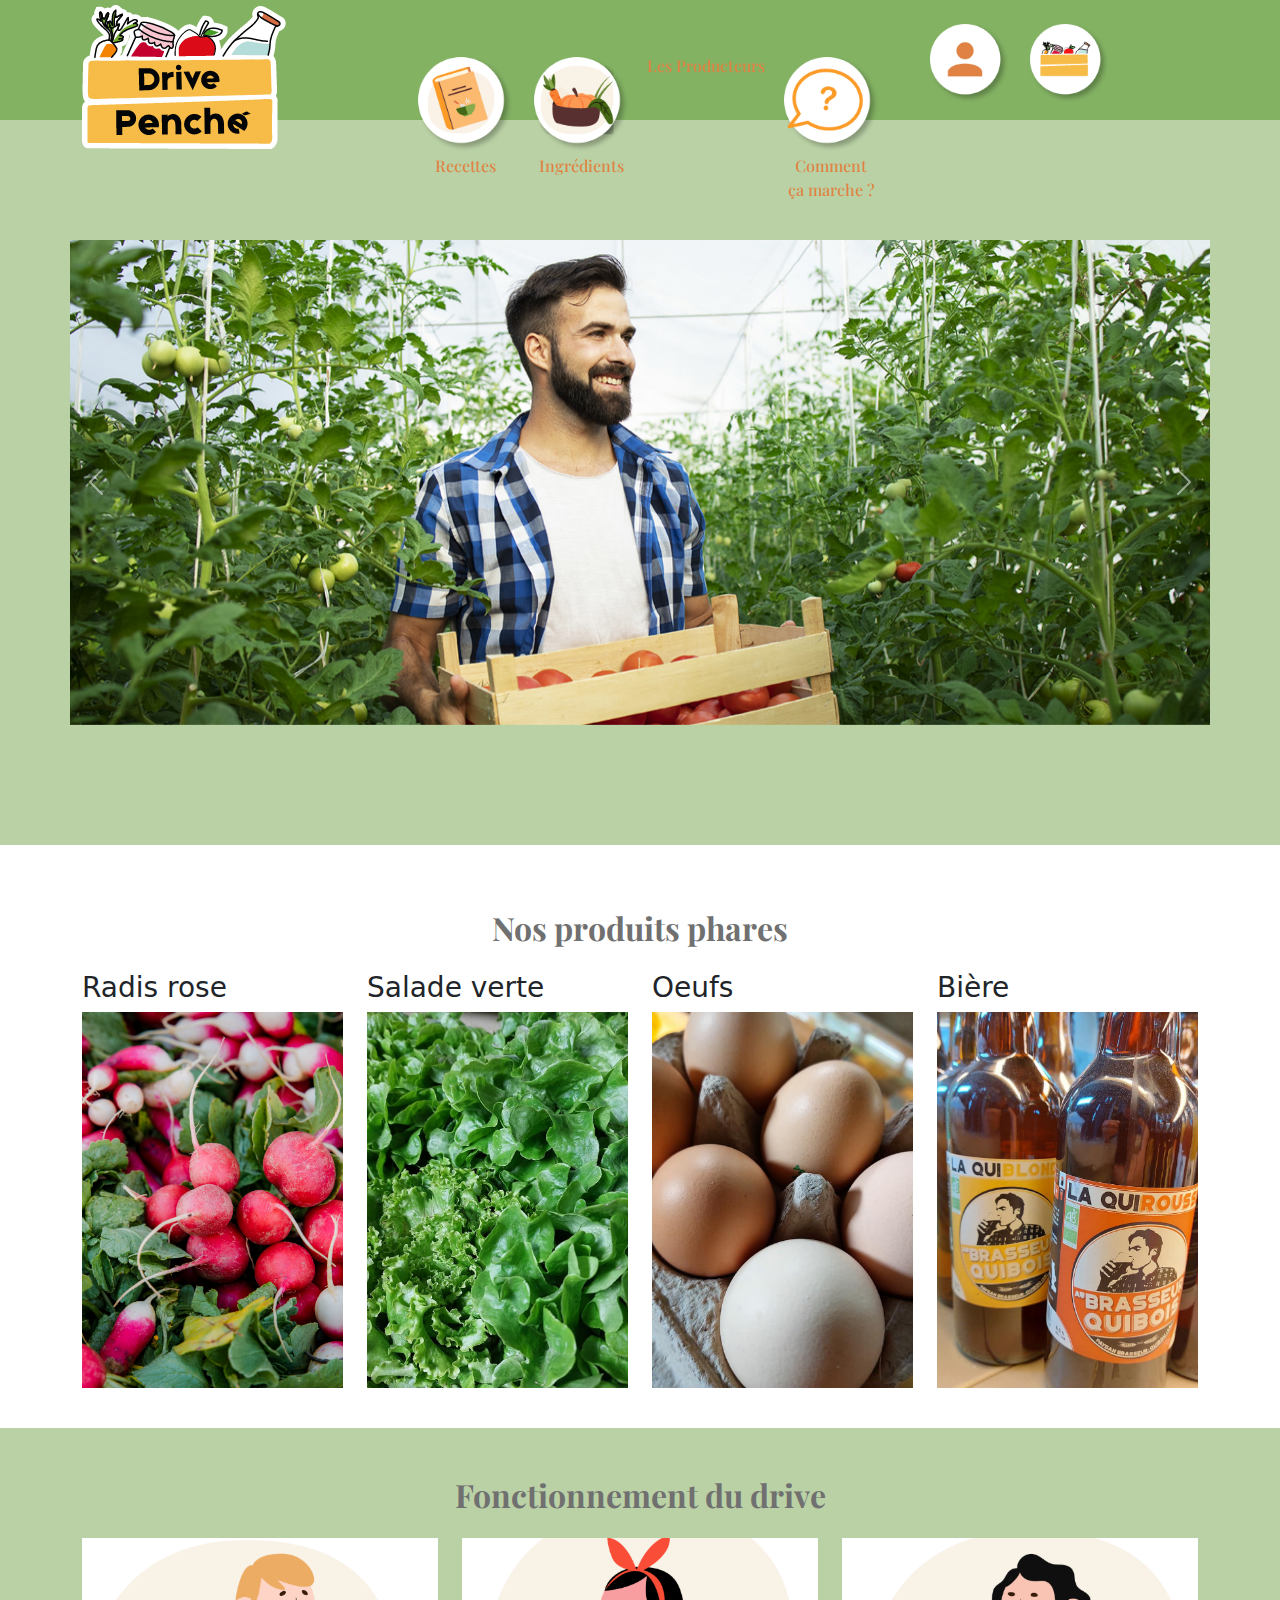
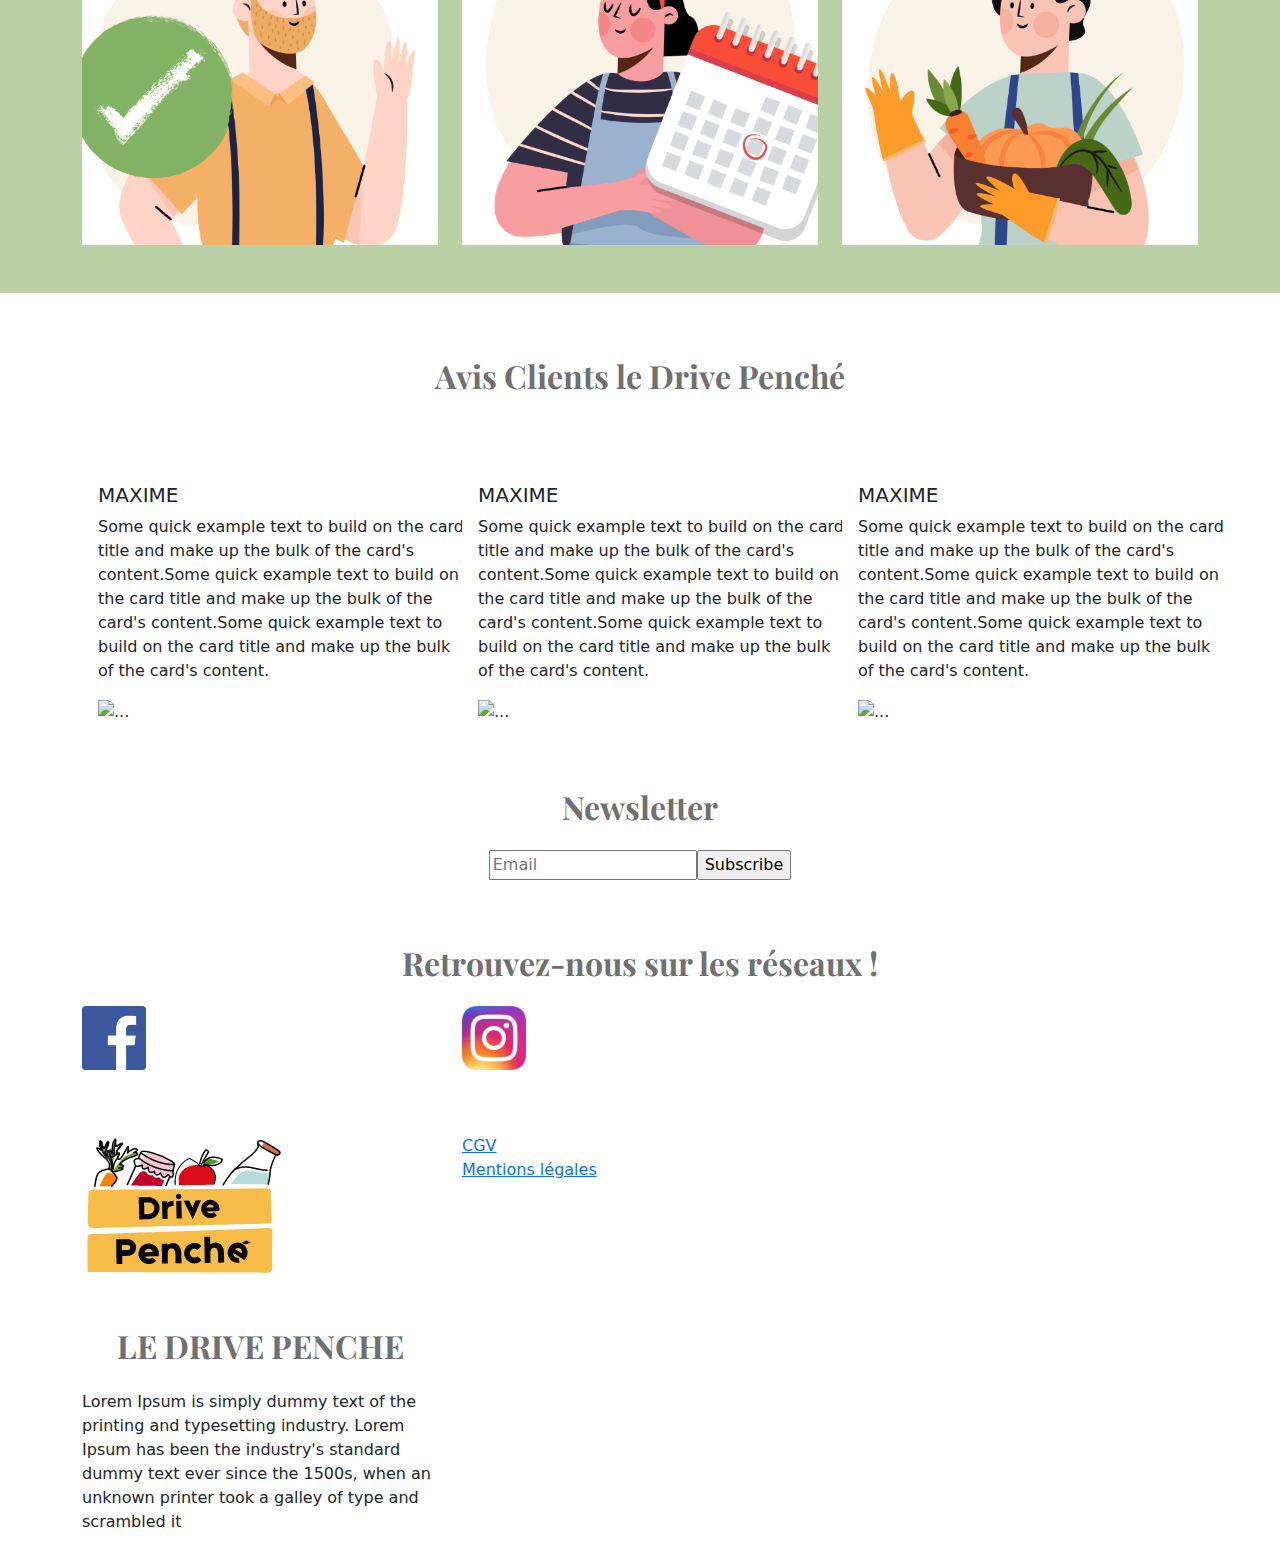
==== index.html @ 698e3fa7 "Template wordpress" ====
<!DOCTYPE html>
<html lang="fr">
<head>
    <meta charset="UTF-8">
    <meta http-equiv="X-UA-Compatible" content="IE=edge">
    <meta name="viewport" content="width=device-width, initial-scale=1.0">
    <link rel="stylesheet" href="assets/lib/bt5/css/bootstrap.min.css">
    <link rel="stylesheet" href="assets/css/style.css">
    <title>Le Drive penché</title>
</head>
<body>
  <!-- HEADER -->
  <header class="sticky-top bg-primary">
    <nav class="navbar navbar-expand-lg p-0">
      <div class="container">
        <a class="navbar-brand col-3" href="#">
          <img class="logo img-fluid" src="assets/image/icons/logo_drive.png" alt="Logo du drive penché">
        </a>
        <div class="d-flex d-lg-none col-6 pt-3 justify-content-center">          
          <a href="/"><img class="nav-link picto" src="assets/image/icons/client.png" alt="" srcset=""></a>
          <a href="/"><img class="nav-link picto" src="assets/image/icons/panier.png" alt="" srcset=""></a>
        </div>
        <button class="navbar-toggler" type="button" data-bs-toggle="offcanvas" 
          data-bs-target="#offcanvasNavbar" aria-controls="offcanvasNavbar">
          <span class="navbar-toggler-icon"></span>
        </button>
        <div class="offcanvas offcanvas-end col-6" tabindex="-1" id="offcanvasNavbar" aria-labelledby="offcanvasNavbarLabel">
          <div class="offcanvas-header">
            <h5 class="offcanvas-title" id="offcanvasNavbarLabel">Naviguer...</h5>
            <button type="button" class="btn-close" data-bs-dismiss="offcanvas" aria-label="Close"></button>
          </div>
          <div class="offcanvas-body">
          <ul class="navbar-nav mx-auto main-nav text-center">            
            <li class="nav-item">
              <a class="nav-link" href="#">
                <img class="d-none d-lg-block picto" src="assets/image/icons/Recettes.png" alt="" srcset="">
                <span class="d-block nav-label text-primary">Recettes</span>
              </a>
            </li>
            <li class="nav-item">
              <a class="nav-link active" aria-current="page" href="#">
                <img class="d-none d-lg-block picto" src="assets/image/icons/Ingredients.png" alt="" srcset="">
                <span class="d-block nav-label text-primary">Ingrédients</span>
              </a>
            </li>
            <li class="nav-item">
              <a class="nav-link" href="#">
                <img class="d-none d-lg-block picto" src="assets/image/icons/Producteurs.png" alt="" srcset="">                
                <span class="d-block nav-label text-primary">Les Producteurs</span>
              </a>              
            </li>
            <li class="nav-item">
              <a class="nav-link">
                <img class="d-none d-lg-block picto" src="assets/image/icons/Faq.png" alt="" srcset="">                
                <span class="d-block nav-label text-primary">Comment<br>ça marche ?</span>
              </a>
            </li>
          </ul>          
        </div>
        </div>
        <div class="d-none d-lg-flex col-3">
          <ul class="navbar-nav">
            <li class="nav-item"><img class="nav-link picto" src="assets/image/icons/client.png" alt="" srcset=""></li>
            <li class="nav-item"><img class="nav-link picto" src="assets/image/icons/panier.png" alt="" srcset=""></li>              
          </ul>
        </div>        
      </div>
    </nav>
  </header>
  
  <!-- END HEADER -->

  <!-- HOME --> 
  <div id="slider" class="carousel slide bg-secondary" data-bs-ride="carousel">
    <div class="carousel-inner container">
      <div class="carousel-item active">
        <img src="assets/image/landing-img.png" class="d-block w-100" alt="...">
      </div>
      <div class="carousel-item">
        <img src="assets/image/landing-img.png" class="d-block w-100" alt="...">
      </div>
    </div>
    <button class="carousel-control-prev" type="button" data-bs-target="#slider" data-bs-slide="prev">
      <span class="carousel-control-prev-icon" aria-hidden="true"></span>
      <span class="visually-hidden">Previous</span>
    </button>
    <button class="carousel-control-next" type="button" data-bs-target="#slider" data-bs-slide="next">
      <span class="carousel-control-next-icon" aria-hidden="true"></span>
      <span class="visually-hidden">Next</span>
    </button>
  </div>
  <!-- END HOME -->
      
  <!-- section produits -->
  <div id="produits" class="container my-3">
    <div class="row">
      <h2 class="text-center titre text-secondary mt-5 mb-4">Nos produits phares</h2>
      <div class="col-12 col-sm-6 col-lg-3 mb-4">
        <h3>Radis rose</h3>
        <img src="assets/image/radis.png" class="img-fluid" alt="...">
      </div>
      <div class="col-12 col-sm-6 col-lg-3 mb-4">
        <h3>Salade verte</h3>
        <img src="assets/image/salade.png" class="img-fluid" alt="...">        
      </div>
      <div class="col-12 col-sm-6 col-lg-3 mb-4">
        <h3>Oeufs</h3>
        <img src="assets/image/oeufs.png" class="img-fluid" alt="...">
      </div>
      <div class="col-12 col-sm-6 col-lg-3 mb-4">
        <h3>Bière</h3>
        <img src="assets/image/biere.png" class="img-fluid" alt="...">        
      </div>
    </div>
  </div>
  <!-- section produits end -->

  <!-- section fonctionnement -->
  <div id="fonctionnement" class="bg-secondary my-3" >
    <div class="container">
      <div class="row text-center">
        <h2 class="text-center titre text-secondary mt-5 mb-4">Fonctionnement du drive</h2>
          <div class="col-12 col-sm-8 col-lg-4 mb-5">
              <img src="assets/image/fonctionnement1.png" class="img-fluid" alt="...">
          </div>
              <div class="col-12 col-sm-8 col-lg-4 mb-5">
                <img src="assets/image/fonctionnement2.png" class="img-fluid" alt="...">        
            </div>
          <div class="col-12 col-sm-8 col-lg-4 mb-5">
              <img src="assets/image/fonctionnement3.png" class="img-fluid" alt="...">
          </div>
        </div>
    </div>
  </div>
  <!-- section fonctionnement end -->

  <!---commentaires-->
  <div class="commentaires my-3">
    <div class="container">
      <div class="row">
        <h2 class="text-center titre text-secondary mt-5 mb-4">Avis Clients le Drive Penché</h2>

        <div class="col-12 col-sm-8 col-lg-4">
          <div class="card rounded-0 border-0 mt-5" style="width: 25rem;">
            <div class="card-body">
              <h5 class="card-title text-left">MAXIME</h5>
              <p class="card-text">Some quick example text to build on the card title and make up the bulk of the card's content.Some quick example text to build on the card title and make up the bulk of the card's content.Some quick example text to build on the card title and make up the bulk of the card's content.</p>
              <img src="assets/image/icons/stars.png" class="" alt="...">
            </div>
          </div>
        </div>
        <div class="col-12 col-sm-8 col-lg-4">
          <div class="card rounded-0 border-0 mt-5" style="width: 25rem;">
            <div class="card-body">
              <h5 class="card-title text-left">MAXIME</h5>
              <p class="card-text">Some quick example text to build on the card title and make up the bulk of the card's content.Some quick example text to build on the card title and make up the bulk of the card's content.Some quick example text to build on the card title and make up the bulk of the card's content.</p>
              <img src="assets/image/icons/stars.png" class="" alt="...">
            </div>
          </div>
        </div>
        <div class="col-12 col-sm-8 col-lg-4">
          <div class="card rounded-0 border-0 mt-5" style="width: 25rem;">
            <div class="card-body">
              <h5 class="card-title text-left">MAXIME</h5>
              <p class="card-text">Some quick example text to build on the card title and make up the bulk of the card's content.Some quick example text to build on the card title and make up the bulk of the card's content.Some quick example text to build on the card title and make up the bulk of the card's content.</p>
              <img src="assets/image/icons/stars.png" class="" alt="...">
            </div>
          </div>
        </div>
      </div>
    </div>
  </div>
  <!---commntaires end-->

  <!-- newsletter -->
  <div id="newsletter" class="text-center my-3">
    <h2 class="text-center titre text-secondary mt-5 mb-4">Newsletter</h2>
    <form class="d-flex justify-content-center" action="#">
      <input type="" placeholder="Email" />
      <input type="submit" value="Subscribe" />
    </form>
  </div>
  <!-- newsletter end -->

  <!-- prefooter -->
  <div id="reseaux" class="container my-3">
    <div class="row">
      <h2 class="text-center titre text-secondary mt-5 mb-4">Retrouvez-nous sur les réseaux !</h2>
      <div class="col-12 col-sm-8 col-lg-4 mb-5">
        <img src="assets/image/icons/facebook.png" alt="..." width="64" height="64">
      </div>
      <div class="col-12 col-sm-8 col-lg-4 mb-5">
        <img src="assets/image/icons/instagram.png" class="" alt="..." width="64" height="64">        
      </div>
    </div>
  </div>
  <!-- prefooter end -->

  <!-- footer -->
  <div id="reseaux" class="container my-3">
    <div class="row">
      <div class="col-12 col-sm-8 col-lg-4">
        <img src="assets/image/icons/logo_drive.png" class="image-fluid" alt="...">
        <h2 class="text-center titre text-uppercase text-secondary mt-5 mb-4">LE DRIVE PENCHE</h2>
        <p>
          Lorem Ipsum is simply dummy text of the printing
          and typesetting industry. Lorem Ipsum has been the
          industry's standard dummy text ever since the
          1500s, when an unknown printer took a galley of
          type and scrambled it 
        </p>
      </div>
      <div class="col-12 col-sm-8 col-lg-4">
        <ul class="list-unstyled">
          <a href="#">
            <li>CGV</li>
          </a>
          <a href="#">
            <li>Mentions légales</li>
          </a>
        </ul>       
      </div>
    </div>
  </div>
  <!-- footer end -->

  <script src="assets/lib/bt5/js/bootstrap.min.js"></script>
</body>
</html>
---- assets/css/style.css ----
/* FONT
/***************************************/
@font-face {
    font-family: "Roboto";
    src: url(../font/Roboto/Roboto-Medium.ttf);
}

@font-face {
    font-family: "Playfair";
    src: url(../font/Playfair/PlayfairDisplay-Medium.ttf);
}

@font-face {
    font-family: "Playfair_bold";
    src: url(../font/Playfair/PlayfairDisplay-Bold.ttf);
}

/* HELPERS PERSO
/***************************************/
.picto {
    transition: all .2s linear 0s;
    max-width: 100px;
    width: 100%;
}
.picto:hover {
    transform: scale(1.1);
}
.titre {
    font-family: "Playfair_bold",'Courier New', Courier;
}
/* OVER BOOTSTRAP
/***************************************/
.bg-primary {
    background-color: #83B263!important;
}
.bg-secondary {
    background-color: #BAD1A5!important;
}
.text-primary {
    color: #DF8243!important;
}
.text-secondary {
    color: #707070!important;
}
.carousel {
    padding: 120px 0 ;
}
.carousel-inner {
    padding: 0;
}

/* HEADER
/***************************************/
header {
    height: 120px;
}
.logo {
    transition: all .2s linear 0s;
}
.logo:hover {
    transform: rotate(25deg);
    
}

/* MENU / NAV
/***************************************/
.navbar-brand {
    margin-bottom: -30px;
}
.main-nav {
    margin-bottom: -130px;
}
.main-menu {
    margin-top: 130px;
}
.menu-label {
    font-family: "Roboto", 'Courier New', Courier;
}
.nav-label {
    font-family: "Playfair", 'Courier New', Courier;
}

/* INDEX
/***************************************/
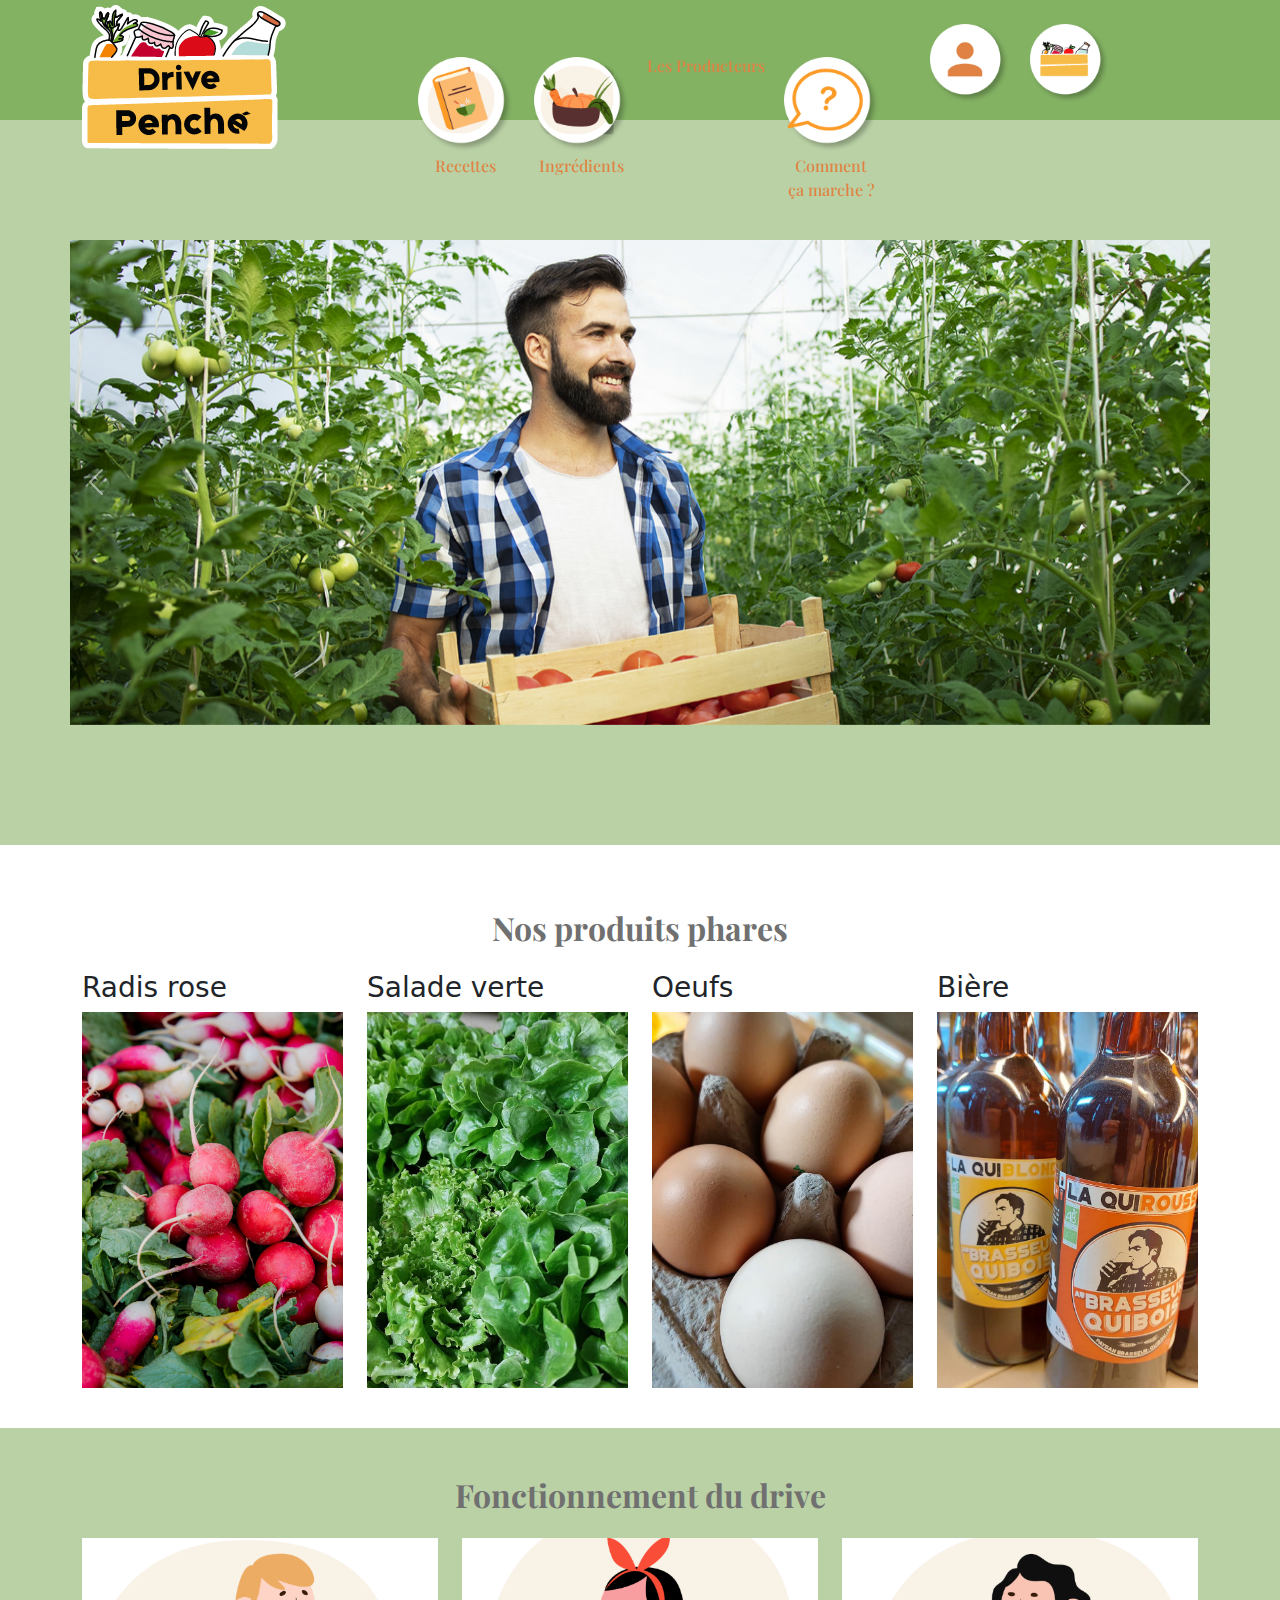
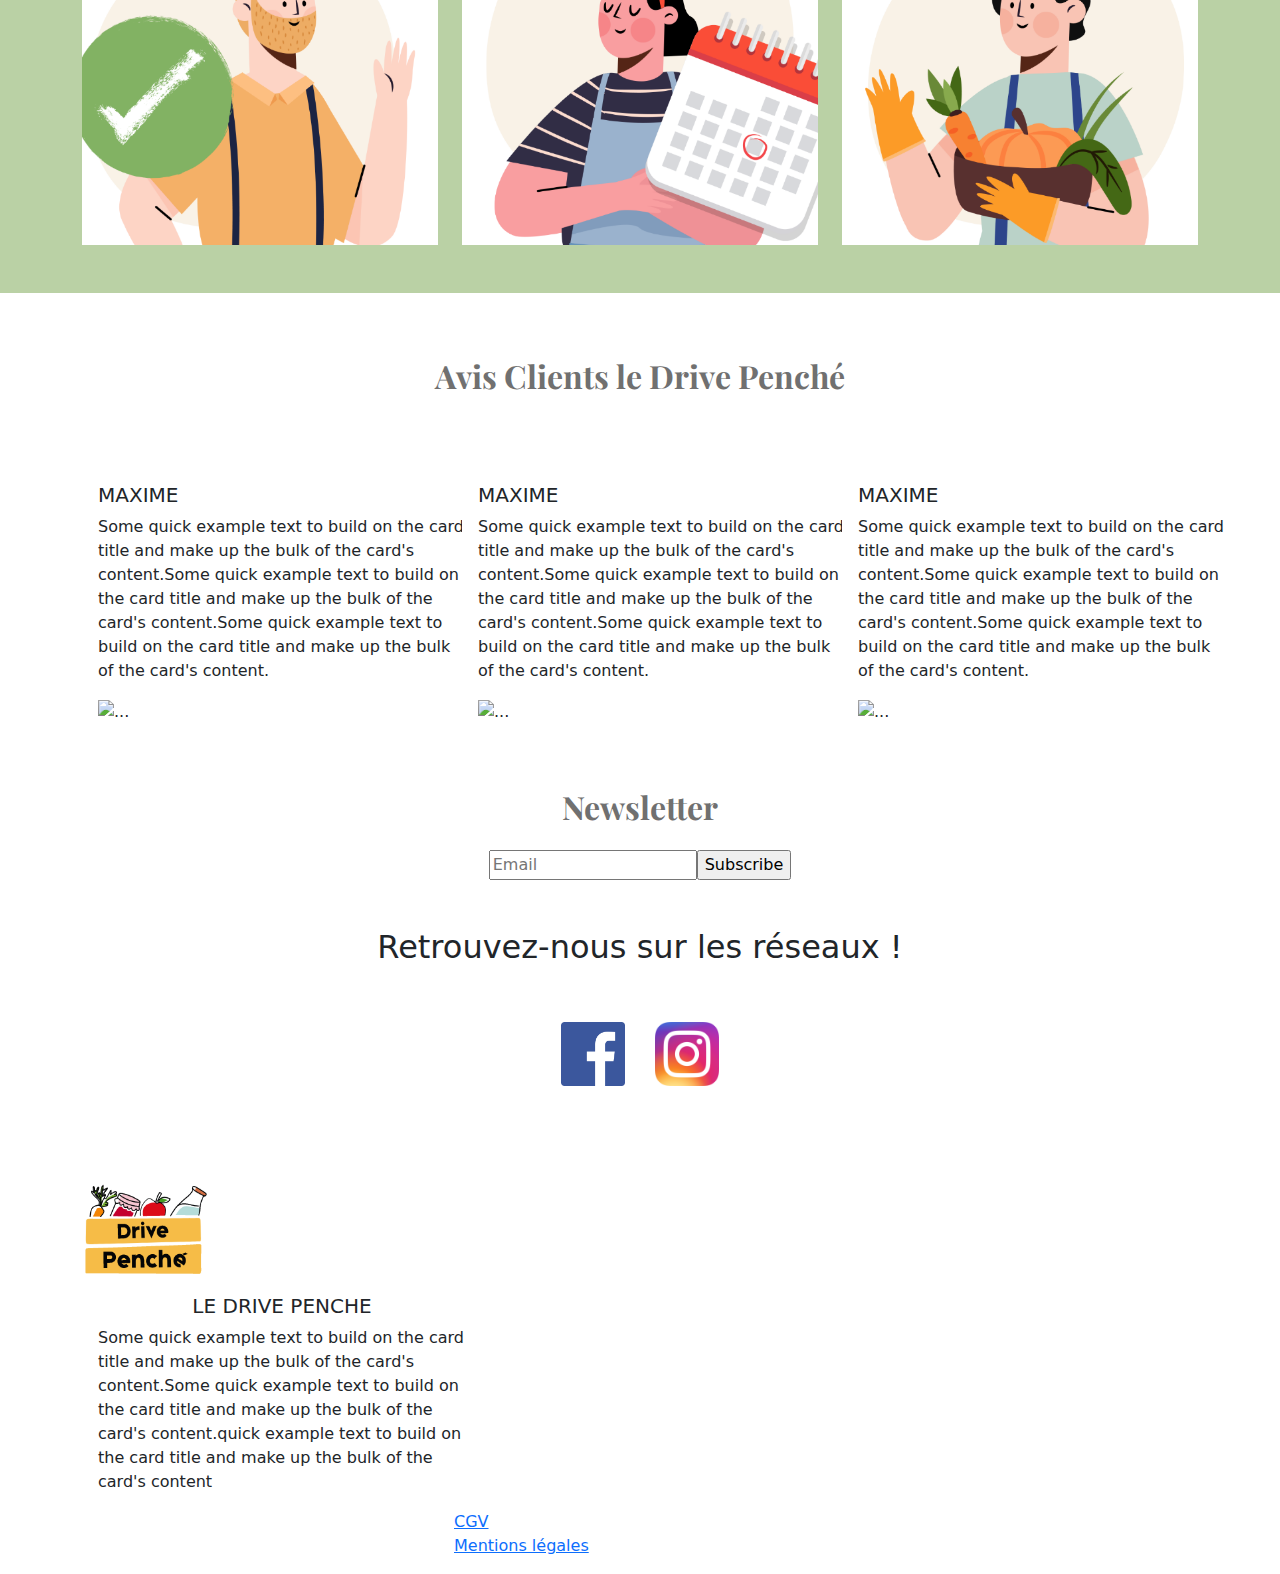
==== commit fb4020f0: "Changement sur l'index" ====
--- a/index.html
+++ b/index.html
@@ -182,46 +182,49 @@
   </div>
   <!-- newsletter end -->
 
-  <!-- prefooter -->
-  <div id="reseaux" class="container my-3">
-    <div class="row">
-      <h2 class="text-center titre text-secondary mt-5 mb-4">Retrouvez-nous sur les réseaux !</h2>
-      <div class="col-12 col-sm-8 col-lg-4 mb-5">
-        <img src="assets/image/icons/facebook.png" alt="..." width="64" height="64">
-      </div>
-      <div class="col-12 col-sm-8 col-lg-4 mb-5">
-        <img src="assets/image/icons/instagram.png" class="" alt="..." width="64" height="64">        
-      </div>
-    </div>
+    <!-- prefooter -->
+    <div class="reseaux">
+      <div class="container">
+          <div class="row text-center mt-5 mb-5">
+            <h2>Retrouvez-nous sur les réseaux !</h2>
+                <div class="mt-5">
+                    <a href="#"><img src="./image/icons/facebook.png" class="image-fluid me-4" alt="..." width="64" height="64"></a>
+                    <a href="#"><img src="./image/icons/instagram.png" class="image-fluid" alt="..." width="64" height="64"></a>
+                </div>
+          </div>
+      </div>
   </div>
   <!-- prefooter end -->
 
+
   <!-- footer -->
-  <div id="reseaux" class="container my-3">
-    <div class="row">
-      <div class="col-12 col-sm-8 col-lg-4">
-        <img src="assets/image/icons/logo_drive.png" class="image-fluid" alt="...">
-        <h2 class="text-center titre text-uppercase text-secondary mt-5 mb-4">LE DRIVE PENCHE</h2>
-        <p>
-          Lorem Ipsum is simply dummy text of the printing
-          and typesetting industry. Lorem Ipsum has been the
-          industry's standard dummy text ever since the
-          1500s, when an unknown printer took a galley of
-          type and scrambled it 
-        </p>
-      </div>
-      <div class="col-12 col-sm-8 col-lg-4">
-        <ul class="list-unstyled">
-          <a href="#">
-            <li>CGV</li>
-          </a>
-          <a href="#">
-            <li>Mentions légales</li>
-          </a>
-        </ul>       
-      </div>
-    </div>
-  </div>
+  <div class="piedpage">
+    <div class="container">
+      <div class="row">
+        <div class="carte">
+          <div class="card rounded-0 border-0 mt-5" style="width: 25rem;"> 
+                <img src="./image/icons/logo_drive.png" class="image-fluid" alt="..." width="128" height="96">
+                  <div class="card-body">
+                      <h5 class="card-title text-center">LE DRIVE PENCHE</h5>
+                      <p class="card-text">Some quick example text to build on the card title and make up the bulk of the card's content.Some quick example text to build on the card title and make up the bulk of the card's content.quick example text to build on the card title and make up the bulk of the card's content</p>
+                  </div>
+                </div>
+              </div> 
+            <div class="footerlink">
+              <div class="col-lg-4 offset-lg-4"> 
+                  <ul class="list-unstyled">
+                    <a href="#">
+                      <li>CGV</li>
+                    </a>
+                    <a href="#">
+                      <li>Mentions légales</li>
+                    </a>
+                  </ul> 
+                </div>
+            </div>
+          </div>
+      </div> 
+  </div> 
   <!-- footer end -->
 
   <script src="assets/lib/bt5/js/bootstrap.min.js"></script>
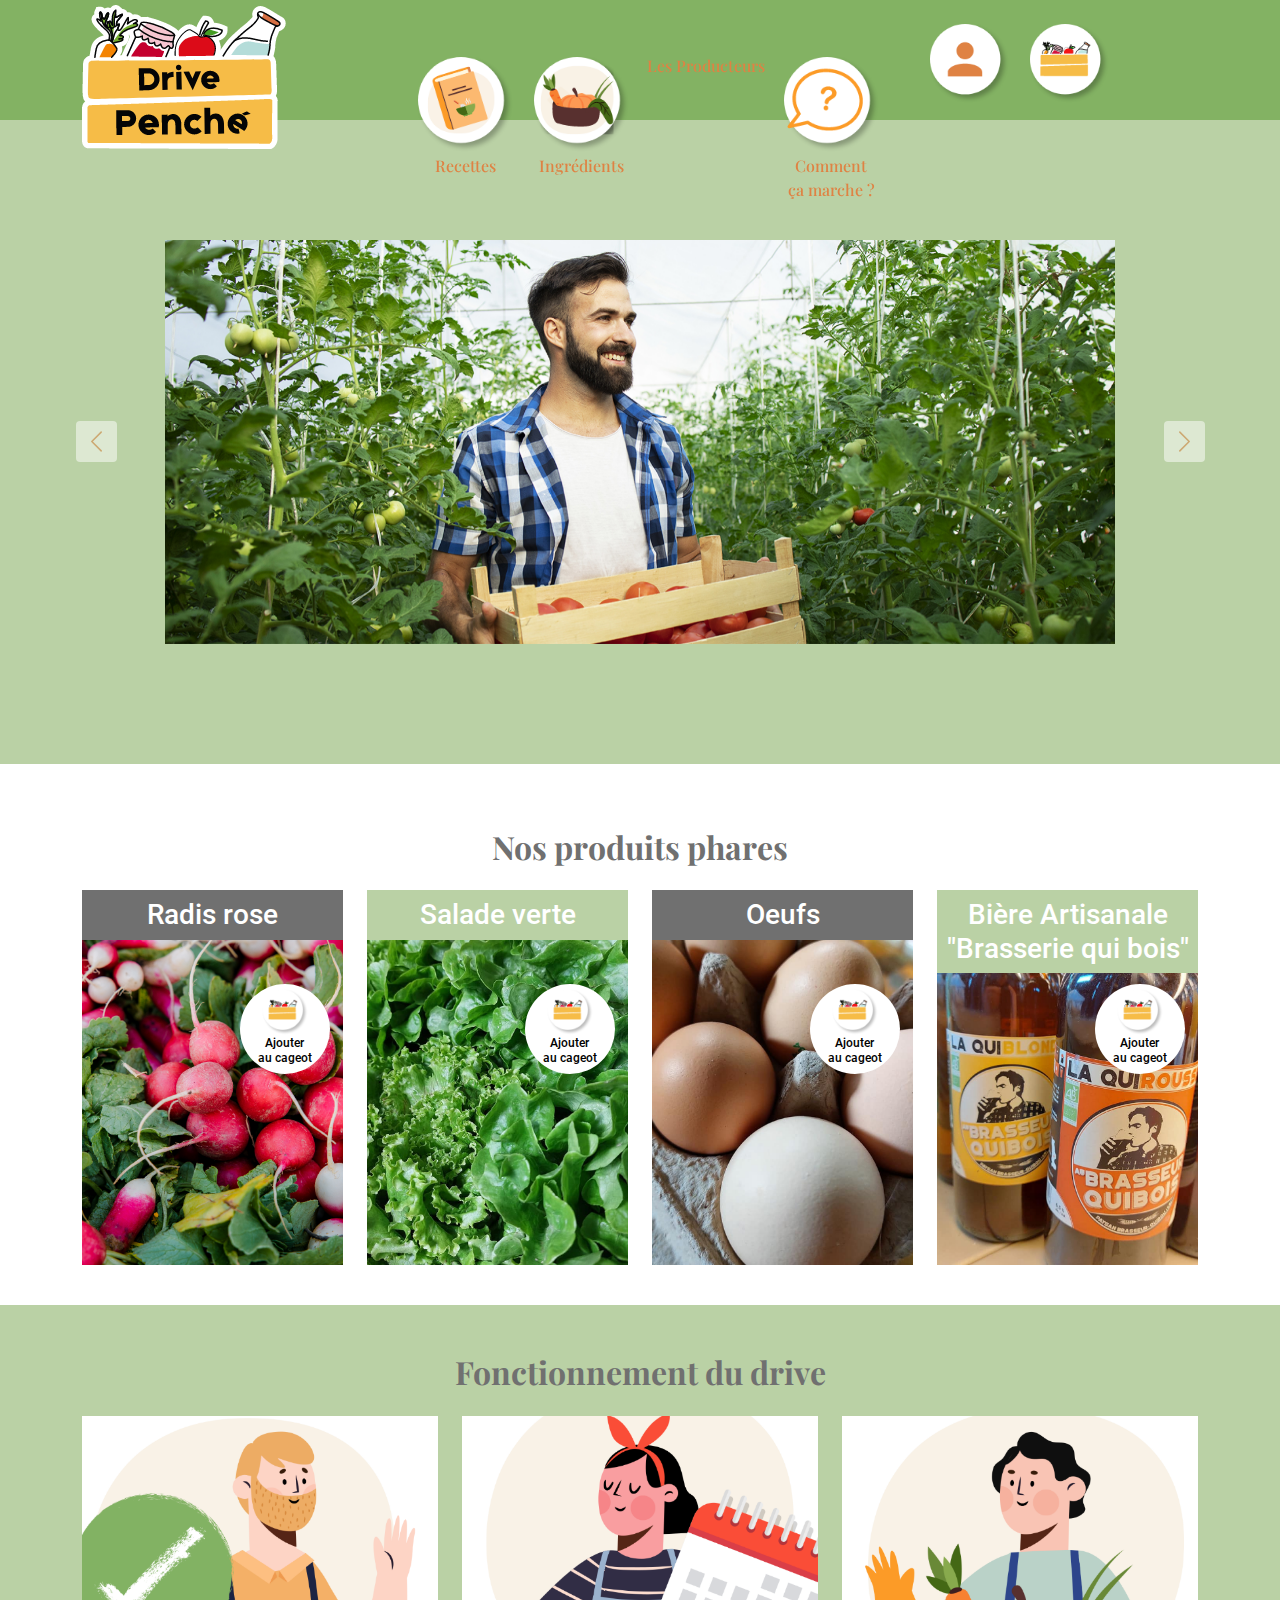
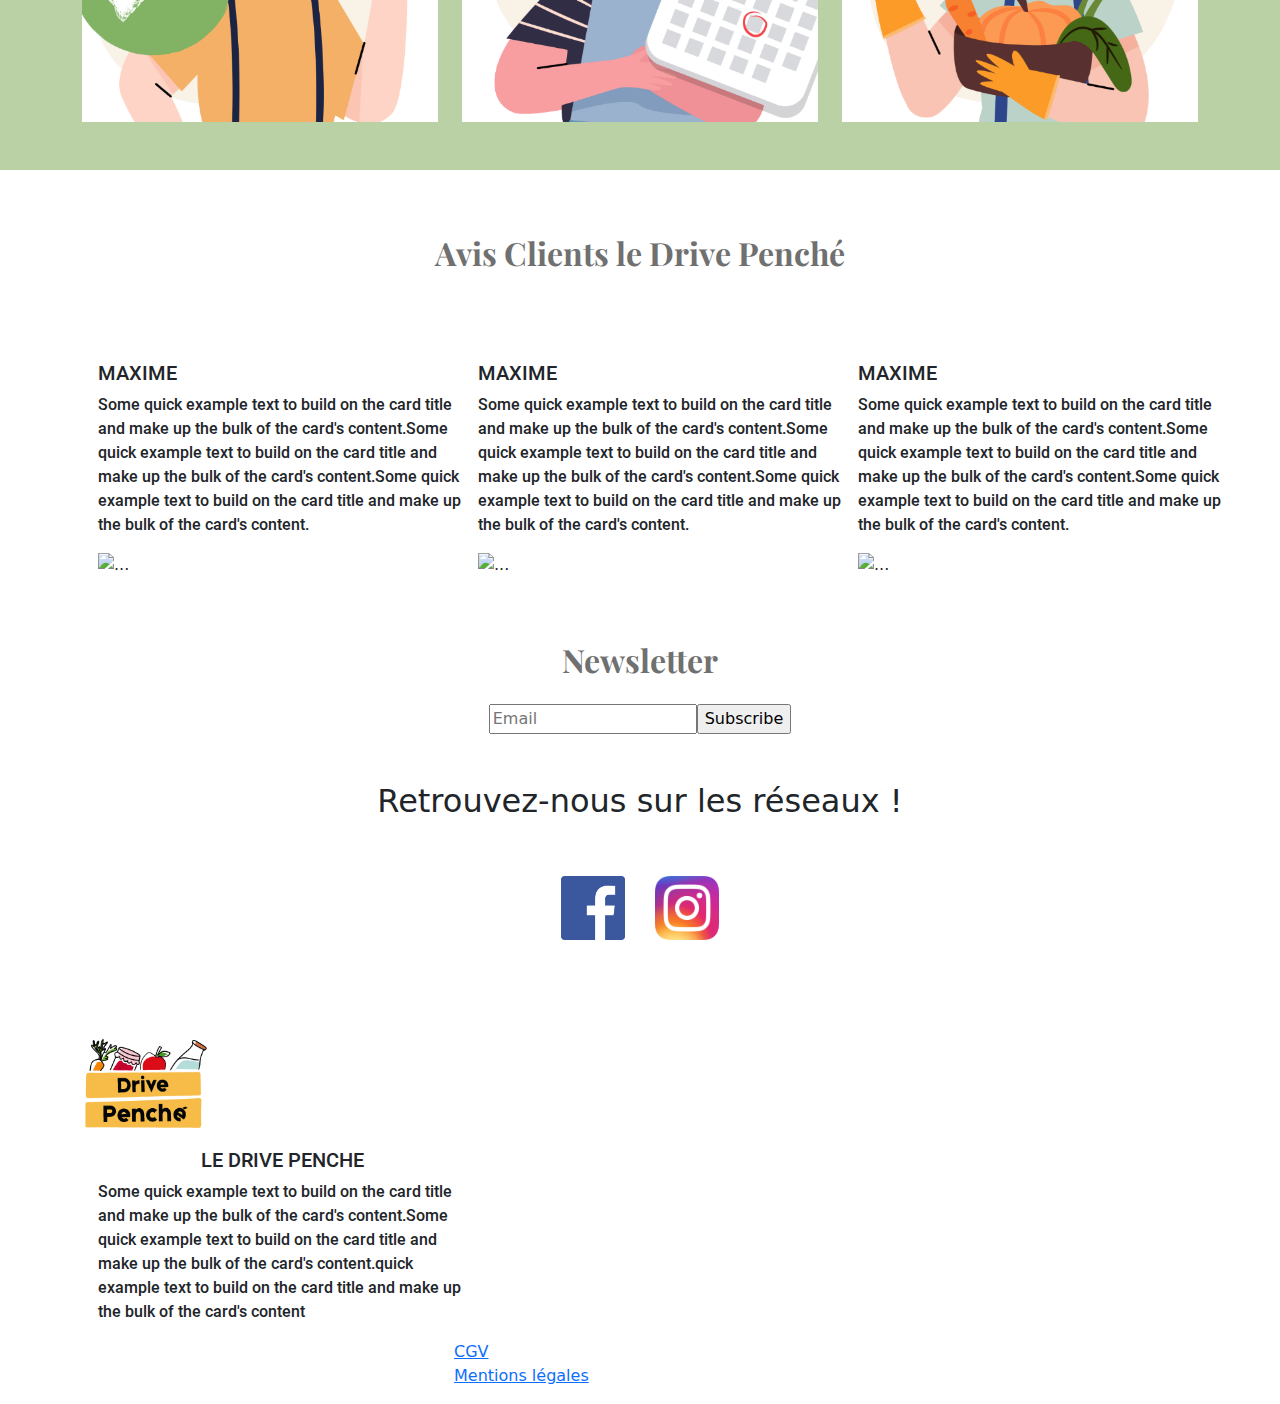
==== commit 7208b7da: "Continuité de l'index" ====
--- a/index.html
+++ b/index.html
@@ -9,6 +9,7 @@
     <title>Le Drive penché</title>
 </head>
 <body>
+
   <!-- HEADER -->
   <header class="sticky-top bg-primary">
     <nav class="navbar navbar-expand-lg p-0">
@@ -67,27 +68,37 @@
       </div>
     </nav>
   </header>
-  
   <!-- END HEADER -->
 
   <!-- HOME --> 
   <div id="slider" class="carousel slide bg-secondary" data-bs-ride="carousel">
-    <div class="carousel-inner container">
-      <div class="carousel-item active">
-        <img src="assets/image/landing-img.png" class="d-block w-100" alt="...">
-      </div>
-      <div class="carousel-item">
-        <img src="assets/image/landing-img.png" class="d-block w-100" alt="...">
-      </div>
-    </div>
-    <button class="carousel-control-prev" type="button" data-bs-target="#slider" data-bs-slide="prev">
-      <span class="carousel-control-prev-icon" aria-hidden="true"></span>
-      <span class="visually-hidden">Previous</span>
-    </button>
-    <button class="carousel-control-next" type="button" data-bs-target="#slider" data-bs-slide="next">
-      <span class="carousel-control-next-icon" aria-hidden="true"></span>
-      <span class="visually-hidden">Next</span>
-    </button>
+    <div class="container">
+      <div class="row">
+        <div class="carousel-in col-10 offset-1">
+          <div class="carousel-item active">
+            <img src="assets/image/landing-img.png" class="d-block w-100" alt="...">
+          </div>
+          <div class="carousel-item">
+            <img src="assets/image/landing-img.png" class="d-block w-100" alt="...">
+          </div>
+        </div>
+        <button class="carousel-control-prev col-1" type="button" data-bs-target="#slider" data-bs-slide="prev">
+          <div class="p-2 rounded-1 bg-white">
+            <svg xmlns="http://www.w3.org/2000/svg" width="25" height="25" fill="#DF8243" class="bi bi-chevron-left" viewBox="0 0 16 16">
+              <path fill-rule="evenodd" d="M11.354 1.646a.5.5 0 0 1 0 .708L5.707 8l5.647 5.646a.5.5 0 0 1-.708.708l-6-6a.5.5 0 0 1 0-.708l6-6a.5.5 0 0 1 .708 0z"></path>            
+            </svg>
+          </div>
+          
+        </button>
+        <button class="carousel-control-next col-1" type="button" data-bs-target="#slider" data-bs-slide="next">
+          <div class="p-2 rounded-1 bg-white">
+            <svg xmlns="http://www.w3.org/2000/svg" width="25" height="25" fill="#DF8243" class="bi bi-chevron-right" viewBox="0 0 16 16">
+              <path fill-rule="evenodd" d="M4.646 1.646a.5.5 0 0 1 .708 0l6 6a.5.5 0 0 1 0 .708l-6 6a.5.5 0 0 1-.708-.708L10.293 8 4.646 2.354a.5.5 0 0 1 0-.708z"/>
+            </svg>            
+          </div>
+        </button>
+      </div>
+    </div>
   </div>
   <!-- END HOME -->
       
@@ -96,20 +107,55 @@
     <div class="row">
       <h2 class="text-center titre text-secondary mt-5 mb-4">Nos produits phares</h2>
       <div class="col-12 col-sm-6 col-lg-3 mb-4">
-        <h3>Radis rose</h3>
-        <img src="assets/image/radis.png" class="img-fluid" alt="...">
-      </div>
-      <div class="col-12 col-sm-6 col-lg-3 mb-4">
-        <h3>Salade verte</h3>
-        <img src="assets/image/salade.png" class="img-fluid" alt="...">        
-      </div>
-      <div class="col-12 col-sm-6 col-lg-3 mb-4">
-        <h3>Oeufs</h3>
-        <img src="assets/image/oeufs.png" class="img-fluid" alt="...">
-      </div>
-      <div class="col-12 col-sm-6 col-lg-3 mb-4">
-        <h3>Bière</h3>
-        <img src="assets/image/biere.png" class="img-fluid" alt="...">        
+        <div class="position-relative p-0 text-center">
+          <h3 class="bg-dark text-white m-0 py-2 position-absolute top-0 left-0 w-100 z-index-1">Radis rose</h3>
+          <div class="position-relative">
+            <a href="#" class="position-absolute badge bg-white rounded-circle z-index-2">              
+              <img class="img-fluid" src="assets/image/icons/panier.png" alt="Image du panier">
+              <h5>Ajouter<br>au cageot</h5>
+            </a>
+            <img src="assets/image/radis.png" class="img-fluid" alt="...">
+          </div>
+        </div>
+      </div>
+
+      <div class="col-12 col-sm-6 col-lg-3 mb-4">
+        <div class="position-relative p-0 text-center">
+          <h3 class="bg-secondary text-white m-0 text-center py-2 position-absolute top-0 left-0 w-100 z-index-1">Salade verte</h3>
+          <div class="position-relative">
+            <a href="#" class="position-absolute badge bg-white rounded-circle z-index-2">              
+              <img class="img-fluid" src="assets/image/icons/panier.png" alt="Image du panier">
+              <h5>Ajouter<br>au cageot</h5>
+            </a>
+            <img src="assets/image/salade.png" class="img-fluid" alt="...">        
+          </div>
+        </div>
+      </div>
+
+      <div class="col-12 col-sm-6 col-lg-3 mb-4">
+        <div class="position-relative p-0 text-center">
+          <h3 class="bg-dark text-white m-0 py-2 position-absolute top-0 left-0 w-100 z-index-1">Oeufs</h3>
+          <div class="position-relative">
+            <a href="#" class="position-absolute badge bg-white rounded-circle z-index-2">              
+              <img class="img-fluid" src="assets/image/icons/panier.png" alt="Image du panier">
+              <h5>Ajouter<br>au cageot</h5>
+            </a>
+            <img src="assets/image/oeufs.png" class="img-fluid" alt="...">
+          </div>
+        </div>
+      </div>
+
+      <div class="col-12 col-sm-6 col-lg-3 mb-4">
+        <div class="position-relative text-center">
+          <h3 class="bg-secondary text-white m-0 py-2 position-absolute top-0 left-0 w-100 z-index-1">Bière Artisanale "Brasserie qui bois"</h3>
+          <div class="position-relative">
+            <a href="#" class="position-absolute badge bg-white rounded-circle z-index-2">              
+              <img class="img-fluid" src="assets/image/icons/panier.png" alt="Image du panier">
+              <h5>Ajouter<br>au cageot</h5>
+            </a>
+            <img src="assets/image/biere.png" class="img-fluid" alt="...">        
+          </div>
+        </div>
       </div>
     </div>
   </div>
@@ -182,20 +228,19 @@
   </div>
   <!-- newsletter end -->
 
-    <!-- prefooter -->
-    <div class="reseaux">
-      <div class="container">
-          <div class="row text-center mt-5 mb-5">
-            <h2>Retrouvez-nous sur les réseaux !</h2>
-                <div class="mt-5">
-                    <a href="#"><img src="./image/icons/facebook.png" class="image-fluid me-4" alt="..." width="64" height="64"></a>
-                    <a href="#"><img src="./image/icons/instagram.png" class="image-fluid" alt="..." width="64" height="64"></a>
-                </div>
-          </div>
-      </div>
+  <!-- prefooter -->
+  <div class="reseaux">
+    <div class="container">
+        <div class="row text-center mt-5 mb-5">
+          <h2>Retrouvez-nous sur les réseaux !</h2>
+              <div class="mt-5">
+                  <a href="#"><img src="./image/icons/facebook.png" class="image-fluid me-4" alt="..." width="64" height="64"></a>
+                  <a href="#"><img src="./image/icons/instagram.png" class="image-fluid" alt="..." width="64" height="64"></a>
+              </div>
+        </div>
+    </div>
   </div>
   <!-- prefooter end -->
-
 
   <!-- footer -->
   <div class="piedpage">
--- a/assets/css/style.css
+++ b/assets/css/style.css
@@ -15,6 +15,12 @@
     src: url(../font/Playfair/PlayfairDisplay-Bold.ttf);
 }
 
+/*
+/***************************************/
+p, h3, h4, h5 {
+    font-family: "Roboto",'Courier New', Courier;
+}
+
 /* HELPERS PERSO
 /***************************************/
 .picto {
@@ -28,6 +34,29 @@
 .titre {
     font-family: "Playfair_bold",'Courier New', Courier;
 }
+.badge {    
+    top: 25%;
+    right: 5%;
+    height: 90px;
+    width: 90px;
+    z-index: 20;
+}
+.badge img {    
+    max-width: 65%;
+}
+.badge h5 {
+    color: black;
+    font-size: 1em!important;
+}
+.z-index-1 {
+    z-index: 10;
+}
+.z-index-2 {
+    z-index: 20;
+}
+.z-index-3 {
+    z-index: 30;
+}
 /* OVER BOOTSTRAP
 /***************************************/
 .bg-primary {
@@ -35,6 +64,9 @@
 }
 .bg-secondary {
     background-color: #BAD1A5!important;
+}
+.bg-dark {
+    background-color: #707070!important;
 }
 .text-primary {
     color: #DF8243!important;
@@ -45,8 +77,10 @@
 .carousel {
     padding: 120px 0 ;
 }
-.carousel-inner {
-    padding: 0;
+.carousel-in {
+    position: relative;
+    padding: 0;    
+    overflow: hidden;
 }
 
 /* HEADER
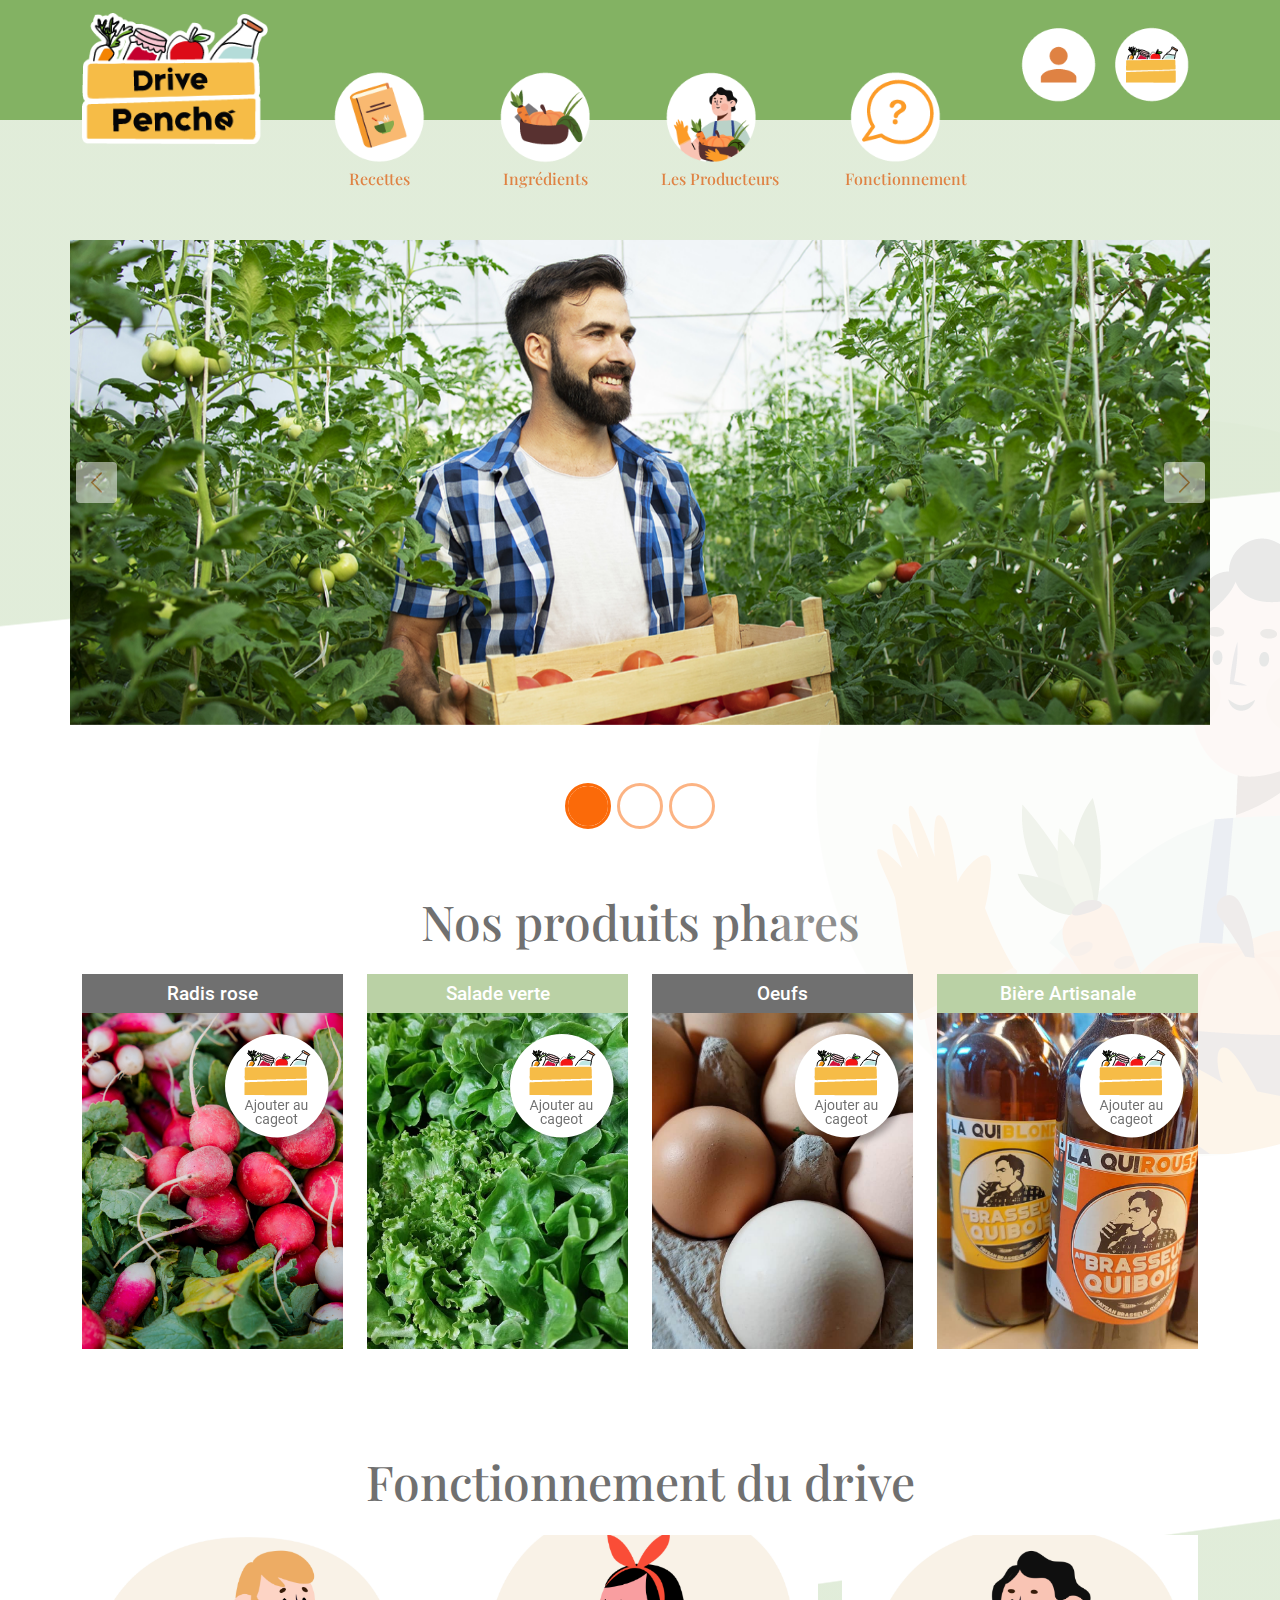
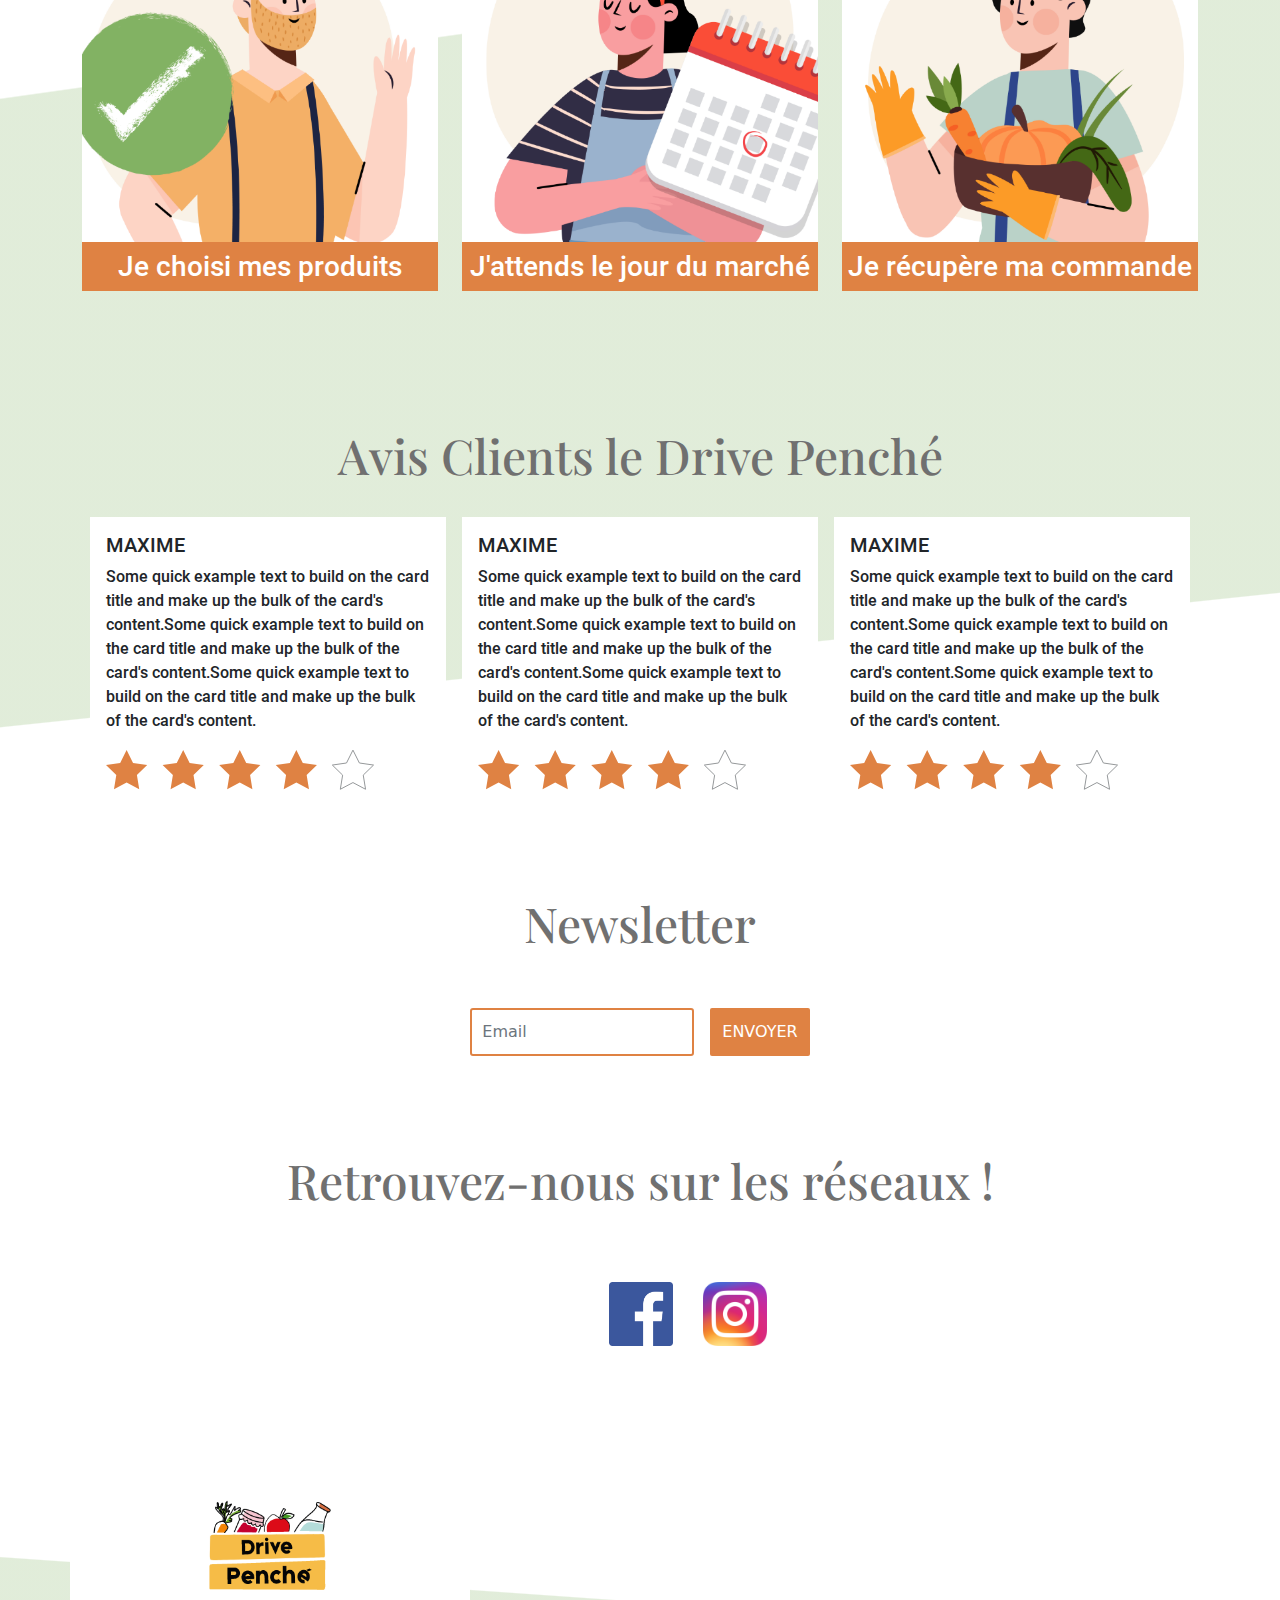
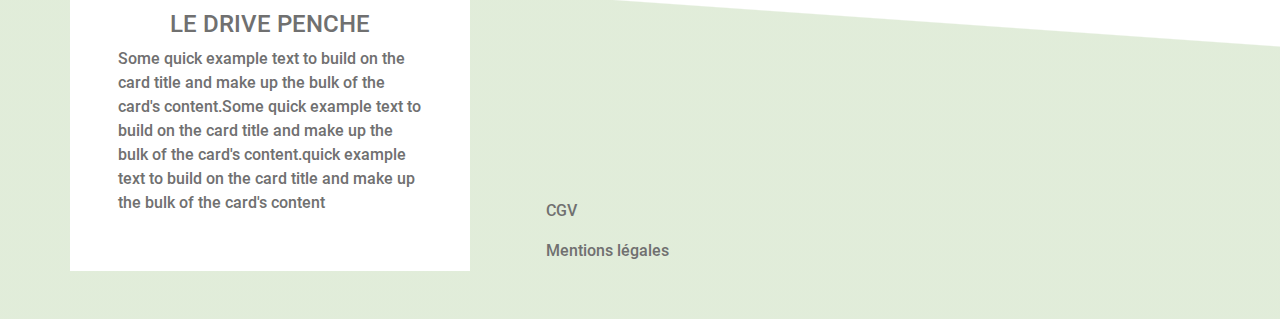
==== commit 8201295c: "Mise a jour pour kiiki" ====
--- a/index.html
+++ b/index.html
@@ -12,57 +12,57 @@
 
   <!-- HEADER -->
   <header class="sticky-top bg-primary">
-    <nav class="navbar navbar-expand-lg p-0">
+    <nav class="navbar navbar-expand-lg">
       <div class="container">
-        <a class="navbar-brand col-3" href="#">
+        <a class="navbar-brand col-2" href="#">
           <img class="logo img-fluid" src="assets/image/icons/logo_drive.png" alt="Logo du drive penché">
         </a>
         <div class="d-flex d-lg-none col-6 pt-3 justify-content-center">          
-          <a href="/"><img class="nav-link picto" src="assets/image/icons/client.png" alt="" srcset=""></a>
-          <a href="/"><img class="nav-link picto" src="assets/image/icons/panier.png" alt="" srcset=""></a>
+          <a href="/"><img class="nav-link picto" src="assets/image/icons/Picto-Bouton-Ingredients.png" alt="" srcset=""></a>
+          <a href="/"><img class="nav-link picto" src="assets/image/icons/Picto-Bouton-Recettes.png" alt="" srcset=""></a>
         </div>
         <button class="navbar-toggler" type="button" data-bs-toggle="offcanvas" 
           data-bs-target="#offcanvasNavbar" aria-controls="offcanvasNavbar">
           <span class="navbar-toggler-icon"></span>
         </button>
-        <div class="offcanvas offcanvas-end col-6" tabindex="-1" id="offcanvasNavbar" aria-labelledby="offcanvasNavbarLabel">
+        <div class="offcanvas offcanvas-end col-8" tabindex="-1" id="offcanvasNavbar" aria-labelledby="offcanvasNavbarLabel">
           <div class="offcanvas-header">
             <h5 class="offcanvas-title" id="offcanvasNavbarLabel">Naviguer...</h5>
             <button type="button" class="btn-close" data-bs-dismiss="offcanvas" aria-label="Close"></button>
           </div>
           <div class="offcanvas-body">
-          <ul class="navbar-nav mx-auto main-nav text-center">            
+          <ul id="main-nav" class="navbar-nav mx-auto text-center">            
             <li class="nav-item">
               <a class="nav-link" href="#">
-                <img class="d-none d-lg-block picto" src="assets/image/icons/Recettes.png" alt="" srcset="">
-                <span class="d-block nav-label text-primary">Recettes</span>
+                <img class="d-none d-lg-block picto" src="assets/image/icons/Picto-Bouton-Recettes.png" alt="" srcset="">
+                <span class="nav-span d-block nav-label text-primary">Recettes</span>
               </a>
             </li>
             <li class="nav-item">
               <a class="nav-link active" aria-current="page" href="#">
-                <img class="d-none d-lg-block picto" src="assets/image/icons/Ingredients.png" alt="" srcset="">
+                <img class="d-none d-lg-block picto" src="assets/image/icons/Picto-Bouton-Ingredients.png" alt="" srcset="">
                 <span class="d-block nav-label text-primary">Ingrédients</span>
               </a>
             </li>
             <li class="nav-item">
               <a class="nav-link" href="#">
-                <img class="d-none d-lg-block picto" src="assets/image/icons/Producteurs.png" alt="" srcset="">                
+                <img class="d-none d-lg-block picto" src="assets/image/icons/Picto-Bouton-Producteurs.png" alt="" srcset="">                
                 <span class="d-block nav-label text-primary">Les Producteurs</span>
               </a>              
             </li>
             <li class="nav-item">
               <a class="nav-link">
-                <img class="d-none d-lg-block picto" src="assets/image/icons/Faq.png" alt="" srcset="">                
-                <span class="d-block nav-label text-primary">Comment<br>ça marche ?</span>
+                <img class="d-none d-lg-block picto" src="assets/image/icons/Picto-Bouton-Comment-ca-marche.png" alt="" srcset="">                
+                <span class="d-block nav-label text-primary">Fonctionnement</span>
               </a>
             </li>
           </ul>          
         </div>
         </div>
-        <div class="d-none d-lg-flex col-3">
-          <ul class="navbar-nav">
-            <li class="nav-item"><img class="nav-link picto" src="assets/image/icons/client.png" alt="" srcset=""></li>
-            <li class="nav-item"><img class="nav-link picto" src="assets/image/icons/panier.png" alt="" srcset=""></li>              
+        <div class="d-none d-lg-flex col-2">
+          <ul class="navbar-nav mx-auto">
+            <li class="nav-item"><img class="nav-link picto" src="assets/image/icons/Picto-Bouton-Utilisateur.png" alt="" srcset=""></li>
+            <li class="nav-item"><img class="nav-link picto" src="assets/image/icons/Picto-Bouton-Panier.png" alt="" srcset=""></li>              
           </ul>
         </div>        
       </div>
@@ -70,19 +70,31 @@
   </header>
   <!-- END HEADER -->
 
+  <!-- BACKGROUND IMAGES-->
+  <img class="bg-pic-producteur" src="assets/image/icons/Picto-Producteurs-fond.png" alt="Un Producteur">
+  <!-- END BACKGROUND IMAGES-->
+
   <!-- HOME --> 
-  <div id="slider" class="carousel slide bg-secondary" data-bs-ride="carousel">
+  <section id="slider" class="carousel slide bg-main-primary" data-bs-ride="carousel">
+    <div class="carousel-indicators">
+      <button type="button" data-bs-target="#slider" data-bs-slide-to="0" class="slider-indicators active" aria-current="true" aria-label="Slide 1"></button>
+      <button type="button" data-bs-target="#slider" data-bs-slide-to="1" class="slider-indicators" aria-label="Slide 2"></button>
+      <button type="button" data-bs-target="#slider" data-bs-slide-to="2" class="slider-indicators" aria-label="Slide 3"></button>
+    </div>
     <div class="container">
-      <div class="row">
-        <div class="carousel-in col-10 offset-1">
+      <div class="row">              
+        <div class="carousel-in col-12">
           <div class="carousel-item active">
             <img src="assets/image/landing-img.png" class="d-block w-100" alt="...">
           </div>
           <div class="carousel-item">
             <img src="assets/image/landing-img.png" class="d-block w-100" alt="...">
           </div>
-        </div>
-        <button class="carousel-control-prev col-1" type="button" data-bs-target="#slider" data-bs-slide="prev">
+          <div class="carousel-item">
+            <img src="assets/image/landing-img.png" class="d-block w-100" alt="...">
+          </div>
+        </div>
+        <button class="carousel-control-prev" type="button" data-bs-target="#slider" data-bs-slide="prev">
           <div class="p-2 rounded-1 bg-white">
             <svg xmlns="http://www.w3.org/2000/svg" width="25" height="25" fill="#DF8243" class="bi bi-chevron-left" viewBox="0 0 16 16">
               <path fill-rule="evenodd" d="M11.354 1.646a.5.5 0 0 1 0 .708L5.707 8l5.647 5.646a.5.5 0 0 1-.708.708l-6-6a.5.5 0 0 1 0-.708l6-6a.5.5 0 0 1 .708 0z"></path>            
@@ -90,7 +102,7 @@
           </div>
           
         </button>
-        <button class="carousel-control-next col-1" type="button" data-bs-target="#slider" data-bs-slide="next">
+        <button class="carousel-control-next" type="button" data-bs-target="#slider" data-bs-slide="next">
           <div class="p-2 rounded-1 bg-white">
             <svg xmlns="http://www.w3.org/2000/svg" width="25" height="25" fill="#DF8243" class="bi bi-chevron-right" viewBox="0 0 16 16">
               <path fill-rule="evenodd" d="M4.646 1.646a.5.5 0 0 1 .708 0l6 6a.5.5 0 0 1 0 .708l-6 6a.5.5 0 0 1-.708-.708L10.293 8 4.646 2.354a.5.5 0 0 1 0-.708z"/>
@@ -99,113 +111,109 @@
         </button>
       </div>
     </div>
-  </div>
+  </section>
   <!-- END HOME -->
       
-  <!-- section produits -->
-  <div id="produits" class="container my-3">
-    <div class="row">
-      <h2 class="text-center titre text-secondary mt-5 mb-4">Nos produits phares</h2>
-      <div class="col-12 col-sm-6 col-lg-3 mb-4">
-        <div class="position-relative p-0 text-center">
-          <h3 class="bg-dark text-white m-0 py-2 position-absolute top-0 left-0 w-100 z-index-1">Radis rose</h3>
-          <div class="position-relative">
-            <a href="#" class="position-absolute badge bg-white rounded-circle z-index-2">              
-              <img class="img-fluid" src="assets/image/icons/panier.png" alt="Image du panier">
-              <h5>Ajouter<br>au cageot</h5>
-            </a>
-            <img src="assets/image/radis.png" class="img-fluid" alt="...">
-          </div>
-        </div>
-      </div>
-
-      <div class="col-12 col-sm-6 col-lg-3 mb-4">
-        <div class="position-relative p-0 text-center">
-          <h3 class="bg-secondary text-white m-0 text-center py-2 position-absolute top-0 left-0 w-100 z-index-1">Salade verte</h3>
-          <div class="position-relative">
-            <a href="#" class="position-absolute badge bg-white rounded-circle z-index-2">              
-              <img class="img-fluid" src="assets/image/icons/panier.png" alt="Image du panier">
-              <h5>Ajouter<br>au cageot</h5>
-            </a>
-            <img src="assets/image/salade.png" class="img-fluid" alt="...">        
-          </div>
-        </div>
-      </div>
-
-      <div class="col-12 col-sm-6 col-lg-3 mb-4">
-        <div class="position-relative p-0 text-center">
-          <h3 class="bg-dark text-white m-0 py-2 position-absolute top-0 left-0 w-100 z-index-1">Oeufs</h3>
-          <div class="position-relative">
-            <a href="#" class="position-absolute badge bg-white rounded-circle z-index-2">              
-              <img class="img-fluid" src="assets/image/icons/panier.png" alt="Image du panier">
-              <h5>Ajouter<br>au cageot</h5>
-            </a>
-            <img src="assets/image/oeufs.png" class="img-fluid" alt="...">
-          </div>
-        </div>
-      </div>
-
-      <div class="col-12 col-sm-6 col-lg-3 mb-4">
-        <div class="position-relative text-center">
-          <h3 class="bg-secondary text-white m-0 py-2 position-absolute top-0 left-0 w-100 z-index-1">Bière Artisanale "Brasserie qui bois"</h3>
-          <div class="position-relative">
-            <a href="#" class="position-absolute badge bg-white rounded-circle z-index-2">              
-              <img class="img-fluid" src="assets/image/icons/panier.png" alt="Image du panier">
-              <h5>Ajouter<br>au cageot</h5>
-            </a>
-            <img src="assets/image/biere.png" class="img-fluid" alt="...">        
-          </div>
-        </div>
-      </div>
-    </div>
-  </div>
-  <!-- section produits end -->
-
-  <!-- section fonctionnement -->
-  <div id="fonctionnement" class="bg-secondary my-3" >
+  <!-- PRODUITS -->
+  <section id="produits" class="my-3">    
+    <h2 class="text-center titre text-secondary mt-5 mb-4">Nos produits phares</h2>
     <div class="container">
-      <div class="row text-center">
-        <h2 class="text-center titre text-secondary mt-5 mb-4">Fonctionnement du drive</h2>
-          <div class="col-12 col-sm-8 col-lg-4 mb-5">
-              <img src="assets/image/fonctionnement1.png" class="img-fluid" alt="...">
-          </div>
-              <div class="col-12 col-sm-8 col-lg-4 mb-5">
-                <img src="assets/image/fonctionnement2.png" class="img-fluid" alt="...">        
-            </div>
-          <div class="col-12 col-sm-8 col-lg-4 mb-5">
-              <img src="assets/image/fonctionnement3.png" class="img-fluid" alt="...">
-          </div>
-        </div>
-    </div>
-  </div>
-  <!-- section fonctionnement end -->
-
-  <!---commentaires-->
-  <div class="commentaires my-3">
+      <div class="row">      
+        <article class="produit col-12 col-sm-6 col-lg-3 mb-4">
+          <a href="#" class="position-relative p-0 text-center">
+            <h3 class="titre-produit bg-dark text-white m-0 py-2 position-absolute top-0 left-0 w-100 z-index-1">Radis rose</h3>
+            <div class="position-relative">
+              <div class="position-absolute badge z-index-2">              
+                <img class="img-fluid" src="assets/image/icons/Picto-ajout-panier.png" alt="Image du panier">
+              </div>
+              <img src="assets/image/radis.png" class="img-fluid" alt="...">
+            </div>
+          </a>
+        </article>
+
+        <article class="produit col-12 col-sm-6 col-lg-3 mb-4">
+          <a href="#" class="position-relative p-0 text-center">
+            <h3 class="titre-produit bg-secondary text-white m-0 text-center py-2 position-absolute top-0 left-0 w-100 z-index-1">Salade verte</h3>
+            <div class="position-relative">
+              <div class="position-absolute badge z-index-2">              
+                <img class="img-fluid" src="assets/image/icons/Picto-ajout-panier.png" alt="Image du panier">
+              </div>
+              <img src="assets/image/salade.png" class="img-fluid" alt="...">        
+            </div>
+          </a>
+        </article>
+
+        <article class="produit col-12 col-sm-6 col-lg-3 mb-4">
+          <a href="#" class="position-relative p-0 text-center">
+            <h3 class="titre-produit bg-dark text-white m-0 py-2 position-absolute top-0 left-0 w-100 z-index-1">Oeufs</h3>
+            <div class="position-relative">
+              <div class="position-absolute badge z-index-2">              
+                <img class="img-fluid" src="assets/image/icons/Picto-ajout-panier.png" alt="Image du panier">
+              </div>
+              <img src="assets/image/oeufs.png" class="img-fluid" alt="...">
+            </div>
+          </a>
+        </article>
+
+        <article class="produit col-12 col-sm-6 col-lg-3 mb-4">
+          <a href="#" class="position-relative text-center">
+            <h3 class="titre-produit bg-secondary text-white m-0 py-2 position-absolute top-0 left-0 w-100 z-index-1">Bière Artisanale</h3>
+            <div class="position-relative">
+              <div class="position-absolute badge z-index-2">              
+                <img class="img-fluid" src="assets/image/icons/Picto-ajout-panier.png" alt="Image du panier">
+              </div>
+              <img src="assets/image/biere.png" class="img-fluid" alt="...">        
+            </div>
+          </a>
+        </article>
+      </div>
+    </div>
+  </section>
+  <!-- END PRODUITS -->
+
+  <!-- FONCTIONNEMENT -->
+  <section id="fonctionnement" class="bg-main-secondary py-3" >
+    <h2 class="text-center titre text-secondary mt-5 mb-4">Fonctionnement du drive</h2>
     <div class="container">
-      <div class="row">
-        <h2 class="text-center titre text-secondary mt-5 mb-4">Avis Clients le Drive Penché</h2>
-
-        <div class="col-12 col-sm-8 col-lg-4">
-          <div class="card rounded-0 border-0 mt-5" style="width: 25rem;">
+      <div class="row text-center">        
+        <div class="col-12 col-sm-8 col-lg-4 mb-5">
+            <img src="assets/image/fonctionnement1.png" class="img-fluid" alt="...">
+            <h3 class="bg-tertiary text-center text-white py-2">Je choisi mes produits</h3>
+        </div>
+            <div class="col-12 col-sm-8 col-lg-4 mb-5">
+              <img src="assets/image/fonctionnement2.png" class="img-fluid" alt="...">        
+              <h3 class="bg-tertiary text-center text-white py-2">J'attends le jour du marché</h3>
+          </div>
+        <div class="col-12 col-sm-8 col-lg-4 mb-5">
+            <img src="assets/image/fonctionnement3.png" class="img-fluid" alt="...">
+            <h3 class="bg-tertiary text-center text-white py-2">Je récupère ma commande</h3>
+        </div>
+      </div>
+    </div>
+  </section>
+  <!-- END FONCTIONNEMENT -->
+
+  <!-- COMMENTAIRES -->
+  <section id="commentaire" class="py-3 bg-main-primary">
+    <h2 class="text-center titre text-secondary mt-5 mb-4">Avis Clients le Drive Penché</h2>
+    <div class="container my-3">
+      <div class="row">          
+        <div class="card-group">
+          <div class="card rounded-0 border-0 m-2">
             <div class="card-body">
               <h5 class="card-title text-left">MAXIME</h5>
               <p class="card-text">Some quick example text to build on the card title and make up the bulk of the card's content.Some quick example text to build on the card title and make up the bulk of the card's content.Some quick example text to build on the card title and make up the bulk of the card's content.</p>
               <img src="assets/image/icons/stars.png" class="" alt="...">
             </div>
           </div>
-        </div>
-        <div class="col-12 col-sm-8 col-lg-4">
-          <div class="card rounded-0 border-0 mt-5" style="width: 25rem;">
+          <div class="card rounded-0 border-0 m-2">
             <div class="card-body">
               <h5 class="card-title text-left">MAXIME</h5>
               <p class="card-text">Some quick example text to build on the card title and make up the bulk of the card's content.Some quick example text to build on the card title and make up the bulk of the card's content.Some quick example text to build on the card title and make up the bulk of the card's content.</p>
               <img src="assets/image/icons/stars.png" class="" alt="...">
             </div>
           </div>
-        </div>
-        <div class="col-12 col-sm-8 col-lg-4">
-          <div class="card rounded-0 border-0 mt-5" style="width: 25rem;">
+          <div class="card rounded-0 border-0 m-2">
             <div class="card-body">
               <h5 class="card-title text-left">MAXIME</h5>
               <p class="card-text">Some quick example text to build on the card title and make up the bulk of the card's content.Some quick example text to build on the card title and make up the bulk of the card's content.Some quick example text to build on the card title and make up the bulk of the card's content.</p>
@@ -215,63 +223,63 @@
         </div>
       </div>
     </div>
-  </div>
-  <!---commntaires end-->
-
-  <!-- newsletter -->
-  <div id="newsletter" class="text-center my-3">
-    <h2 class="text-center titre text-secondary mt-5 mb-4">Newsletter</h2>
-    <form class="d-flex justify-content-center" action="#">
-      <input type="" placeholder="Email" />
-      <input type="submit" value="Subscribe" />
-    </form>
-  </div>
-  <!-- newsletter end -->
-
-  <!-- prefooter -->
-  <div class="reseaux">
-    <div class="container">
-        <div class="row text-center mt-5 mb-5">
-          <h2>Retrouvez-nous sur les réseaux !</h2>
-              <div class="mt-5">
-                  <a href="#"><img src="./image/icons/facebook.png" class="image-fluid me-4" alt="..." width="64" height="64"></a>
-                  <a href="#"><img src="./image/icons/instagram.png" class="image-fluid" alt="..." width="64" height="64"></a>
-              </div>
-        </div>
-    </div>
-  </div>
-  <!-- prefooter end -->
-
-  <!-- footer -->
-  <div class="piedpage">
-    <div class="container">
-      <div class="row">
-        <div class="carte">
-          <div class="card rounded-0 border-0 mt-5" style="width: 25rem;"> 
-                <img src="./image/icons/logo_drive.png" class="image-fluid" alt="..." width="128" height="96">
-                  <div class="card-body">
-                      <h5 class="card-title text-center">LE DRIVE PENCHE</h5>
-                      <p class="card-text">Some quick example text to build on the card title and make up the bulk of the card's content.Some quick example text to build on the card title and make up the bulk of the card's content.quick example text to build on the card title and make up the bulk of the card's content</p>
-                  </div>
-                </div>
-              </div> 
-            <div class="footerlink">
-              <div class="col-lg-4 offset-lg-4"> 
-                  <ul class="list-unstyled">
-                    <a href="#">
-                      <li>CGV</li>
-                    </a>
-                    <a href="#">
-                      <li>Mentions légales</li>
-                    </a>
-                  </ul> 
-                </div>
-            </div>
-          </div>
-      </div> 
-  </div> 
+  </section>
+  <!-- END COMMENTAIRES -->
+
+  <!-- FOOTER -->
+  <footer>
+    <!-- NEWSLETTER -->
+    <section class="container">
+      <div class="row text-center m-5">
+        <h2 class="text-center titre text-secondary">Newsletter</h2>
+        <form class="d-flex justify-content-center mt-5" action="#">
+          <input class="me-3 form-control" placeholder="Email" />
+          <button class="btn btn-primary" role="button">Envoyer</button>
+        </form>
+      </div>
+    </section>
+    <!-- END NEWSLETTER -->
+
+    <!-- PREFOOTER -->
+    <section class="container">
+      <div class="row">          
+        <h2 class="text-center titre text-secondary mt-5 mb-4">Retrouvez-nous sur les réseaux !</h2>
+        <div class="m-5 text-center">
+            <a href="#"><img src="assets/image/icons/facebook.png" class="image-fluid me-4" alt="..." width="64" height="64"></a>
+            <a href="#"><img src="assets/image/icons/instagram.png" class="image-fluid" alt="..." width="64" height="64"></a>
+        </div>
+      </div>
+    </section>
+    <!-- END PREFOOTER -->
+
+    <!-- INFORMATIONS -->
+    <section id="informations" class="bg-main-tertiary pb-5">
+      <div class="container">
+        <div class="row">
+          <div class="p-5 bg-white text-secondary col-12 col-lg-4 rounded-0 border-0 mt-5 text-center" style="width: 25rem;"> 
+            <img src="assets/image/icons/logo_drive.png" class="image-fluid my-2" alt="..." width="128" height="96">
+            <h4 class="text-uppercase my-2">LE DRIVE PENCHE</h4>
+            <p class="text-start my-2">Some quick example text to build on the card title and make up the bulk of the card's content.Some quick example text to build on the card title and make up the bulk of the card's content.quick example text to build on the card title and make up the bulk of the card's content</p>            
+          </div>
+
+          <div class="informations-links col-12 col-lg-6 position-relative">
+            <ul class="nav flex-column position-absolute bottom-0 ms-5">              
+              <li class="nav-item">
+                <a href="#" class="nav-link text-secondary">CGV</a>
+              </li>
+              <li class="nav-item">              
+                <a href="#" class="nav-link text-secondary">Mentions légales</a>
+              </li>
+            </ul> 
+          </div>
+        </div>
+      </div>
+    </section>
+    
+  </footer>
   <!-- footer end -->
 
   <script src="assets/lib/bt5/js/bootstrap.min.js"></script>
+  <script src="assets/js/ledrivepenche.js"></script>
 </body>
 </html>--- a/assets/css/style.css
+++ b/assets/css/style.css
@@ -17,7 +17,7 @@
 
 /*
 /***************************************/
-p, h3, h4, h5 {
+a, p, h3, h4, h5 {
     font-family: "Roboto",'Courier New', Courier;
 }
 
@@ -32,21 +32,18 @@
     transform: scale(1.1);
 }
 .titre {
-    font-family: "Playfair_bold",'Courier New', Courier;
+    font-family: "Playfair",'Courier New', Courier;
+    font-size: 3em;
+}
+.titre-produit {
+    font-family: "Roboto",'Courier New', Courier;
+    font-size: 1.2em;
 }
 .badge {    
-    top: 25%;
-    right: 5%;
-    height: 90px;
-    width: 90px;
+    top: 15%;
+    right: 0%;
     z-index: 20;
-}
-.badge img {    
-    max-width: 65%;
-}
-.badge h5 {
-    color: black;
-    font-size: 1em!important;
+    padding: 0;
 }
 .z-index-1 {
     z-index: 10;
@@ -62,8 +59,20 @@
 .bg-primary {
     background-color: #83B263!important;
 }
+.bg-main-primary {
+    background: linear-gradient(174deg, rgba(130,178,99,0.24) 58.8%, transparent 59%);
+}
+.bg-main-secondary {
+    background: linear-gradient(-8deg, rgba(130,178,99,0.24) 58.8%, transparent 59%);
+}
+.bg-main-tertiary {
+    background: linear-gradient(4deg, rgba(130,178,99,0.24) 58.8%, transparent 59%);
+}
 .bg-secondary {
     background-color: #BAD1A5!important;
+}
+.bg-tertiary {
+    background-color: #DF8243;
 }
 .bg-dark {
     background-color: #707070!important;
@@ -74,6 +83,24 @@
 .text-secondary {
     color: #707070!important;
 }
+.form-control {
+    padding: 10px;
+    border: 2px #DF8243 solid;
+    border-radius: 3px;
+    width: auto!important;
+}
+.form-control:focus {
+    border-color: #DF5000!important;
+}
+.btn-primary {
+    background-color: #DF8243;
+    border: none;
+    text-transform: uppercase;
+    border-radius: 2px;
+}
+.btn-primary:hover, .btn-primary:focus, .btn-primary:active { 
+    background-color: #DF5000!important;
+}
 .carousel {
     padding: 120px 0 ;
 }
@@ -81,6 +108,18 @@
     position: relative;
     padding: 0;    
     overflow: hidden;
+}
+@media all and (max-width: 900px) {
+    .carousel-control-prev {
+        left: 0;
+    }
+    .carousel-control-next {
+        right: 0;
+    }   
+    .carousel {
+        background: rgba(130,178,99,0.24);
+        padding: 20px 0;
+    }
 }
 
 /* HEADER
@@ -92,7 +131,7 @@
     transition: all .2s linear 0s;
 }
 .logo:hover {
-    transform: rotate(25deg);
+    transform: rotate(5deg);
     
 }
 
@@ -101,7 +140,7 @@
 .navbar-brand {
     margin-bottom: -30px;
 }
-.main-nav {
+#main-nav {
     margin-bottom: -130px;
 }
 .main-menu {
@@ -113,6 +152,43 @@
 .nav-label {
     font-family: "Playfair", 'Courier New', Courier;
 }
+#main-nav .nav-item {
+    padding: 0 25px;
+}
 
-/* INDEX
+/* BG PICTURES
 /***************************************/
+.bg-pic-producteur {
+    position: absolute;
+    top: 400px;
+    right: 0px;
+    opacity: 0.21;
+}
+
+/* SLIDER
+/***************************************/
+.slider-indicators {
+    border: 3px solid #FB6A09!important;
+    padding: 15px!important;
+    border-radius: 25px;
+    height: 10px!important;
+    width: 10px!important;
+}
+.carousel-indicators .active {
+    background-color: #FB6A09;
+}
+
+/* PRODUITS
+/***************************************/
+.produit {
+    transition: all .2s ease 0s;
+}
+.produit:hover {
+    transform: scale(1.05);
+}
+.badge {
+    transition: all .2s ease 0s;
+}
+.badge:hover {
+    transform: rotate(20deg);
+}